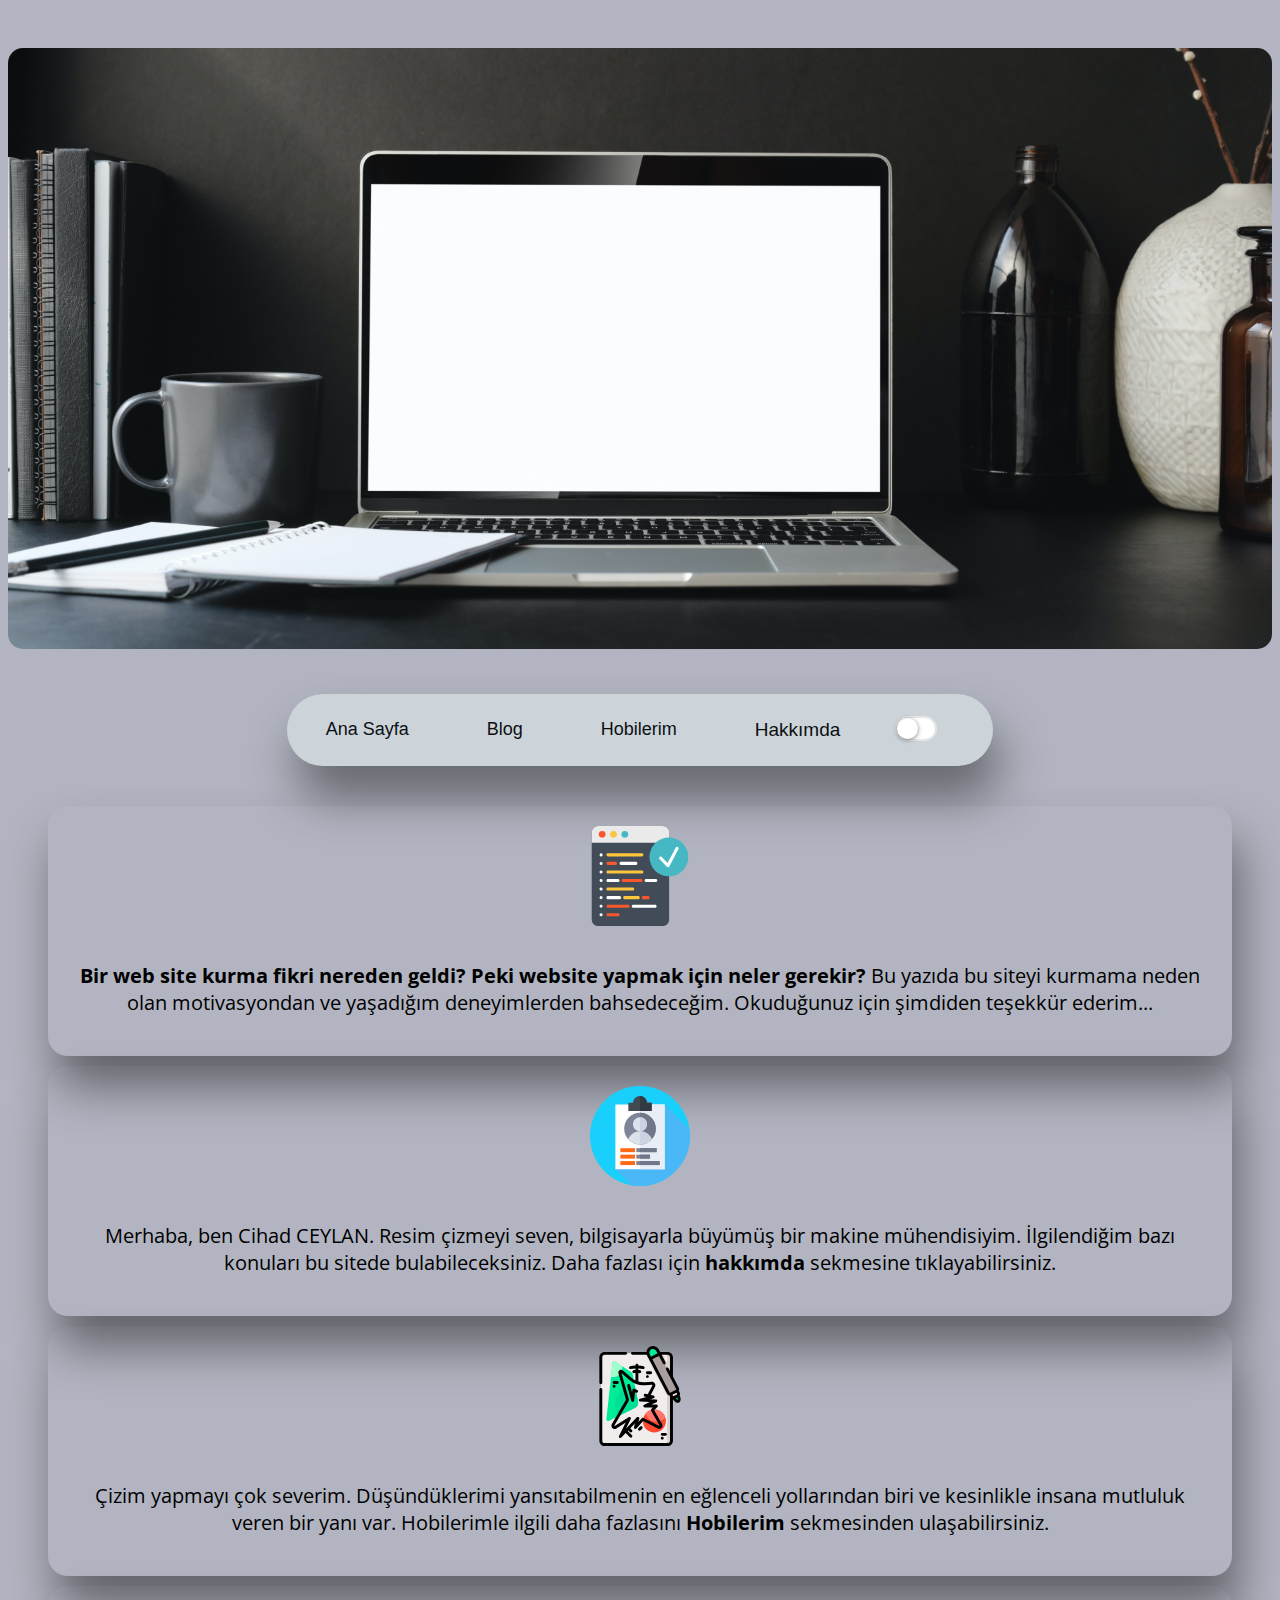
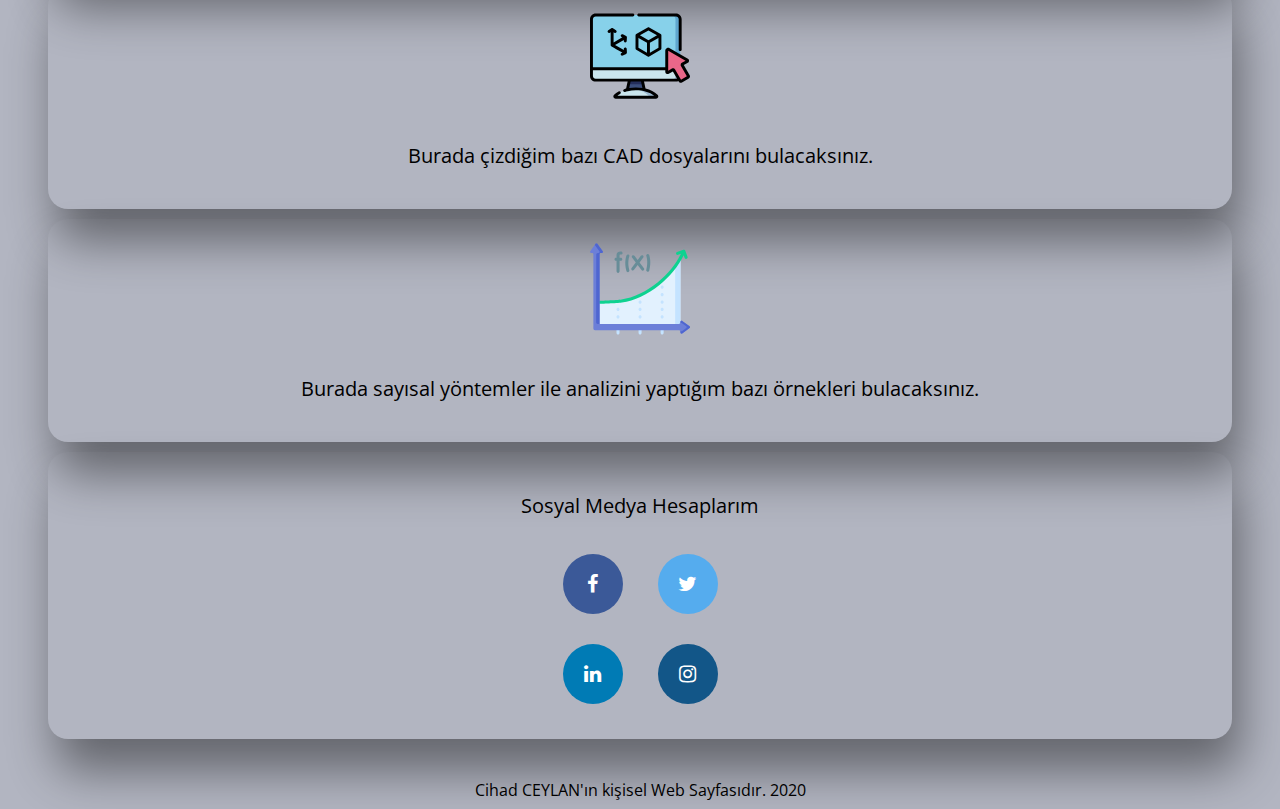
==== index.html @ 18a33109 "Update index.html" ====
<!doctype html>
<html lang="tr-TR">
<head>
    <title> 'deneme' </title>
    <link rel="stylesheet" href="style.css">
    <link rel="stylesheet" href="https://cdnjs.cloudflare.com/ajax/libs/font-awesome/4.7.0/css/font-awesome.min.css">
</head>
<body>  
    <header> 
      <div class="resepsiyon">
        <img src="ekran.jpg" style="width: 100%; border-radius: 15px;">
      </div>
    </header>

    <div class="grid-container">
        
        <div>
            <nav class="nav_links">
                <a href="index.html" class="nav-item" >Ana Sayfa</a>
                <a href="blog.html" class="nav-item" >Blog</a>
                <a href="hoby.html" class="nav-item" >Hobilerim</a>
                <a href="about.html" class="nav-item" style="font-size: 19px;">Hakkımda</a>
                <a href="#" class="nav-item-son" ><input type="checkbox" class="switch-checkbox" id="swc" />
                <label class="swc" for="swc"></label></a>
            </nav>
         </div>
        <div class="container">
            <div class="box">
              <div class="content">
                <img src=code.svg alt="">
                <p><b>Bir web site kurma fikri nereden geldi? Peki website yapmak için neler gerekir?</b> Bu yazıda bu siteyi kurmama neden olan motivasyondan ve yaşadığım deneyimlerden bahsedeceğim. Okuduğunuz için şimdiden teşekkür ederim...   </p>
              </div>
            </div>
            <div class="box">
              <div class="content">
                <img src="forum.svg" alt="">
                <p>Merhaba, ben Cihad CEYLAN. Resim çizmeyi seven, bilgisayarla büyümüş bir makine mühendisiyim. İlgilendiğim bazı konuları bu sitede bulabileceksiniz. Daha fazlası için <b>hakkımda</b> sekmesine tıklayabilirsiniz.</p>
                
              </div>
            </div>
            <div class="box">
              <div class="content">
                <img src="sketch.svg" alt="">
                <p>Çizim yapmayı çok severim. Düşündüklerimi yansıtabilmenin en eğlenceli yollarından biri ve kesinlikle insana mutluluk veren bir yanı var. Hobilerimle ilgili daha fazlasını <b>Hobilerim</b> sekmesinden ulaşabilirsiniz.</p>
              </div>
            </div>
            <div class="box">
              <div class="content">
                <img src="sofware.svg" alt="">
                <p>Burada çizdiğim bazı CAD dosyalarını bulacaksınız.</p>
              </div>
            </div>
            <div class="box">
              <div class="content">
                <img src="function.svg" alt="">
                <p>Burada sayısal yöntemler ile analizini yaptığım bazı örnekleri bulacaksınız.</p>
              </div>
            </div>
            <div class="box">
                <div class="object">
                  <p>Sosyal Medya Hesaplarım</p>
                  <a href="https://www.facebook.com/chdcylnn" class="fa fa-facebook"></a>
                  <a href="https://twitter.com/CihadCeylan" class="fa fa-twitter"></a><br>
                  <a href="https://www.linkedin.com/in/cihad-ceylan" class="fa fa-linkedin"></a>
                  <a href="https://www.instagram.com/cihadceylan/" class="fa fa-instagram"></a></br>
                </div>
            </div>
          </div>
          
    </div>
    
          
    <footer>Cihad CEYLAN'ın kişisel Web Sayfasıdır. 2020</footer>
  <script>
	  
    const swc = document.getElementById('swc');
swc.addEventListener('change', () => {
	document.body.classList.toggle('dark-mode');
});
  </script>
</body>
</html>
---- style.css ----
@import url(https://fonts.googleapis.com/css?family=Open+Sans:700,300);
body {
	font-family: 'Open Sans' , sans-serif;
	font-size: 16px;
  transition: background 0.2s linear;
  text-align: center;
  background-color: rgba(159, 162, 177, .8);
  color: black;
}
body.dark-mode {
  background-color: #383838;
  color: white;
}
.switch-checkbox {
  display: none;
  ;
}
.swc {
  width: 38px;
  height: 21px;
  display: inline-block;
  position: relative;
  border: 2px solid #e5e5e5;
  border-radius: 15px;
  background: #e5e5e5;
  cursor: pointer;
  transition: 0.2s;
  margin-right: 15px;
  
}
.swc:before {
  content: '';
  width: 38px;
  height: 21px;
  background: #fff;
  display: inline-block;
  border-radius: 15px;
  transform: scale(1);
  transition: 0.4s;
}
.swc:after {
  content: '';
  top: 0;
  left: 0;
  width: 21px;
  height: 21px;
  position: absolute;
  border-radius: 50%;
  background: #fff;
  box-shadow: 0 1px 4px 0 rgba(0, 0, 0, 0.5);
  transition: 0.3s;
}
.switch-checkbox:checked + .swc {
  background: #54d86c;
  border-color: #54d86c;
}
.switch-checkbox:checked + .swc:before {
  transform: scale(0);
  transition: 0s;
}
.switch-checkbox:checked + .swc:after {
  left: calc(100% - 21px);
}
.grid-container {
  text-align: center;
}
.nav_links {
  display: inline-flex;
  position: relative;
  text-align: center;
  overflow: hidden;
  max-width: 100%;
  background-color: rgba(215, 225, 226, 0.705);
  border-radius: 40px;
  box-shadow: 8px 32px 48px 0 rgba(0, 0, 0, 0.438);
}
.nav-item {
   color: rgb(12, 16, 19);
   padding: 25px;
   text-decoration: none;
   transition: .3s;
   margin: 0 14px;
   z-index: 5;
   font-family: 'DM Sans' , sans-serif;
   font-size: 18px;
   position: relative;
 }
 .nav-item-son {
  color: rgb(49, 71, 83);
  padding-top: 22px;
  padding-right: 25px;
  text-decoration: none;
  transition: .3s;
  margin: 0 16px;
  z-index: 1;
  font-family: 'DM Sans' , sans-serif;
  font-size: 16px;
  position: sticky;
}
.nav-item:not(.is-active):hover { color: rgba(34, 189, 73, 0.959); }
.nav-item-son:not(.is-active):hover { color: rgba(34, 189, 73, 0.959); }
.resepsiyon {
  padding-top: 40px;
  margin-left: 10%;
  margin-right: 10%;
  margin-bottom:40px ;
}

.container {
  position: relative;
  max-width: 100%;
  display: grid;
  grid-template-columns: repeat(auto-fill, minmax(300px, 1fr));
  grid-template-rows: minmax(100px, 1fr);
  margin-top: 0px;
  margin-left: 15%;
  margin-right: 15%;
  padding: 40px;
  grid-auto-flow: dense;
  grid-gap: 10px;
}
.container .box {
  padding: 20px;
  display: grid;
  font-size: 20px;
  place-items: center;
  text-align: center;
  border-radius: 20px;
  transition: 0.5s;
  box-shadow: 8px 32px 48px 0 rgba(0, 0, 0, 0.438);
}

.container .box:hover {
  box-shadow: 0 16px 24px 0 rgba(0,0,0,0.2);
}

.container .box img {
  position: relative;
  max-width: 100px;
  margin-bottom: 10px;
}

.container .box:nth-child(1) {
  grid-column: span 2;
  grid-row: span 2;
}

.container .box:nth-child(2) {
  grid-column: span 2;
  grid-row: span 1;
}
.container .box:nth-child(3) {
  grid-column: span 2;
  grid-row: span 1;
}



.fa {
  padding: 20px;
  font-size: 30px;
  width: 20px;
  text-align: center;
  text-decoration: none;
  margin: 15px 15px;
  border-radius: 50%;
}

.fa:hover {
    opacity: 0.7;
}

.fa-facebook {
  background: #3B5998;
  color: white;
}

.fa-twitter {
  background: #55ACEE;
  color: white;
}


.fa-linkedin {
  background: #007bb5;
  color: white;
}

.fa-instagram {
  background: #125688;
  color: white;
}



@media (max-width: 1280px) {

  .container {
    grid-template-columns: repeat(auto-fill, minmax(50%, 1fr));
    grid-template-rows: minmax(auto, auto);
    margin:0 auto;

  }
  .container .box {
    grid-column: unset !important;
    grid-row: unset !important;
  }
  .resepsiyon {
    padding-top: 40px;
    margin-left: 0%;
    margin-right: 0%;
    margin-bottom:40px ;
  }
}
@media (max-width: 740px) {
  .nav-item {
    padding: 18px;
    margin: 0 2px;
    font-size: 15px;
  }
  .nav-item-son {
    margin: 0 1px;
    padding-top: 15px;
  }
}
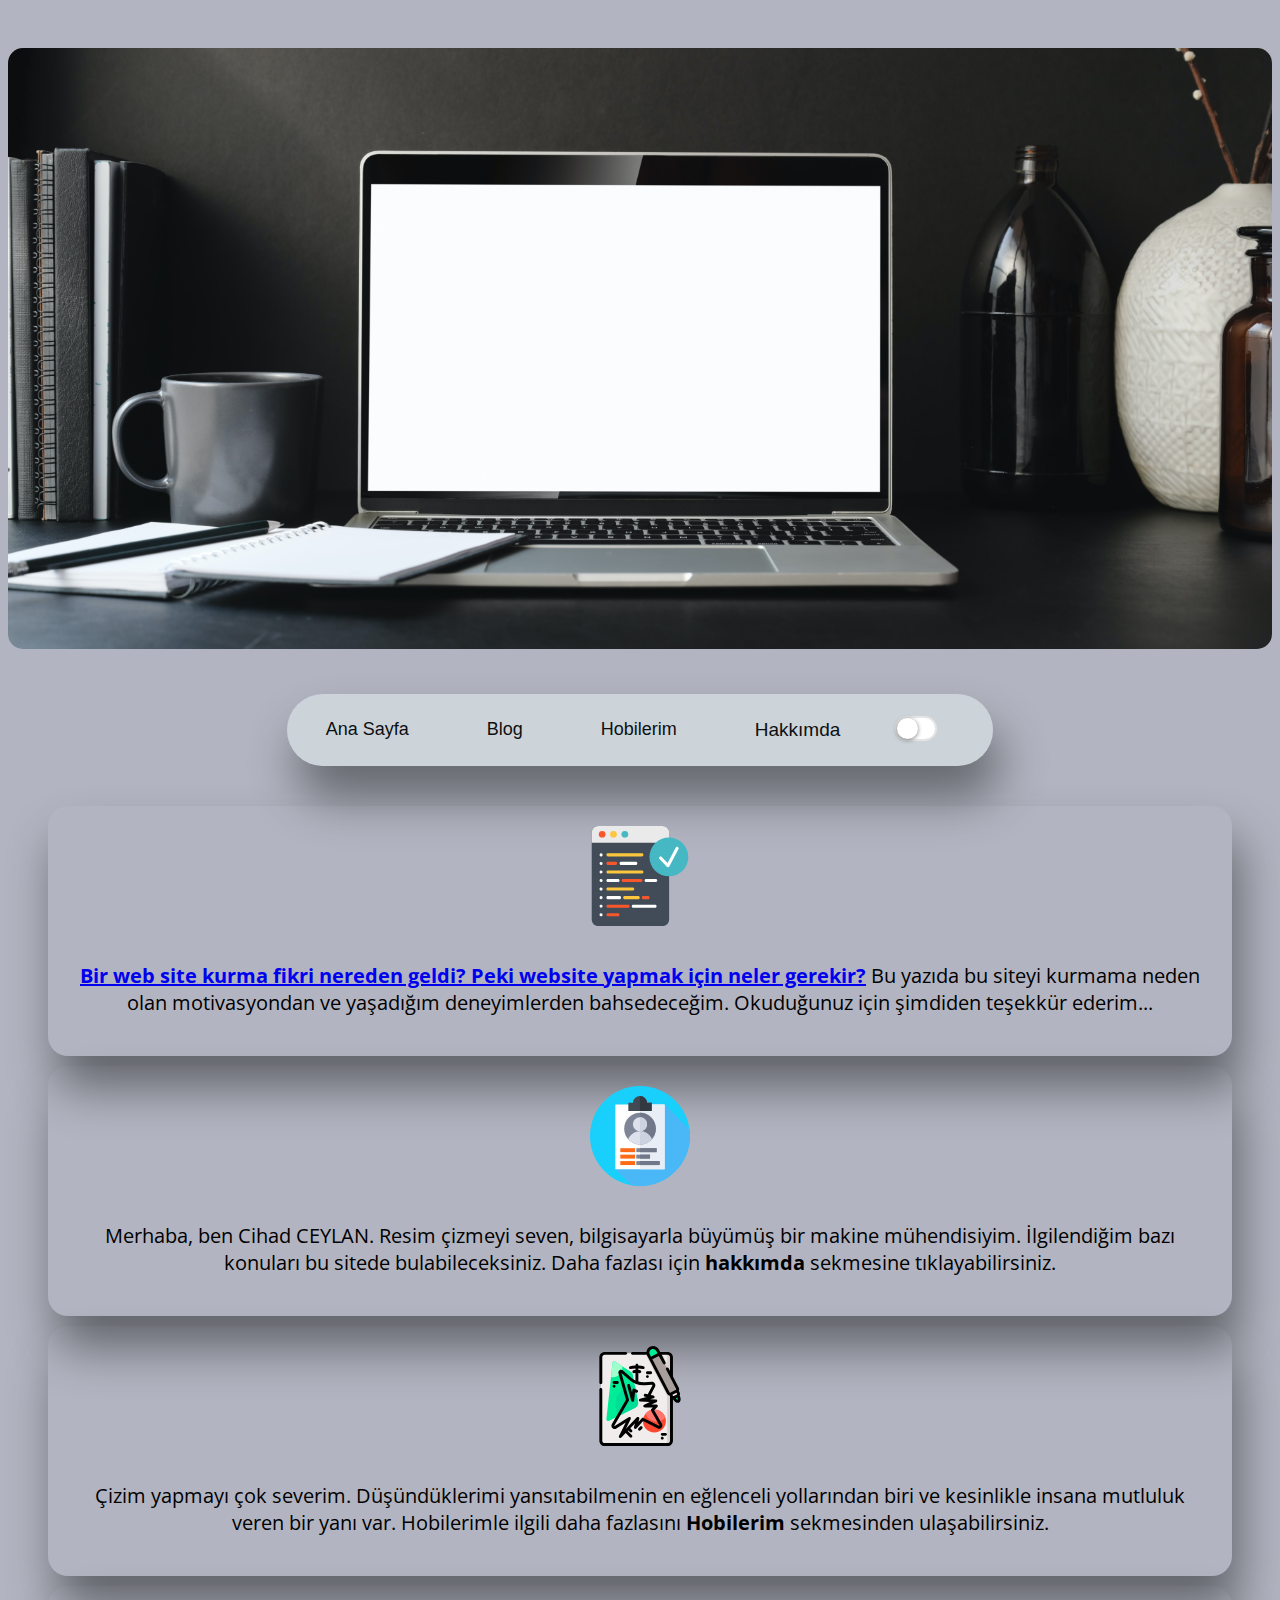
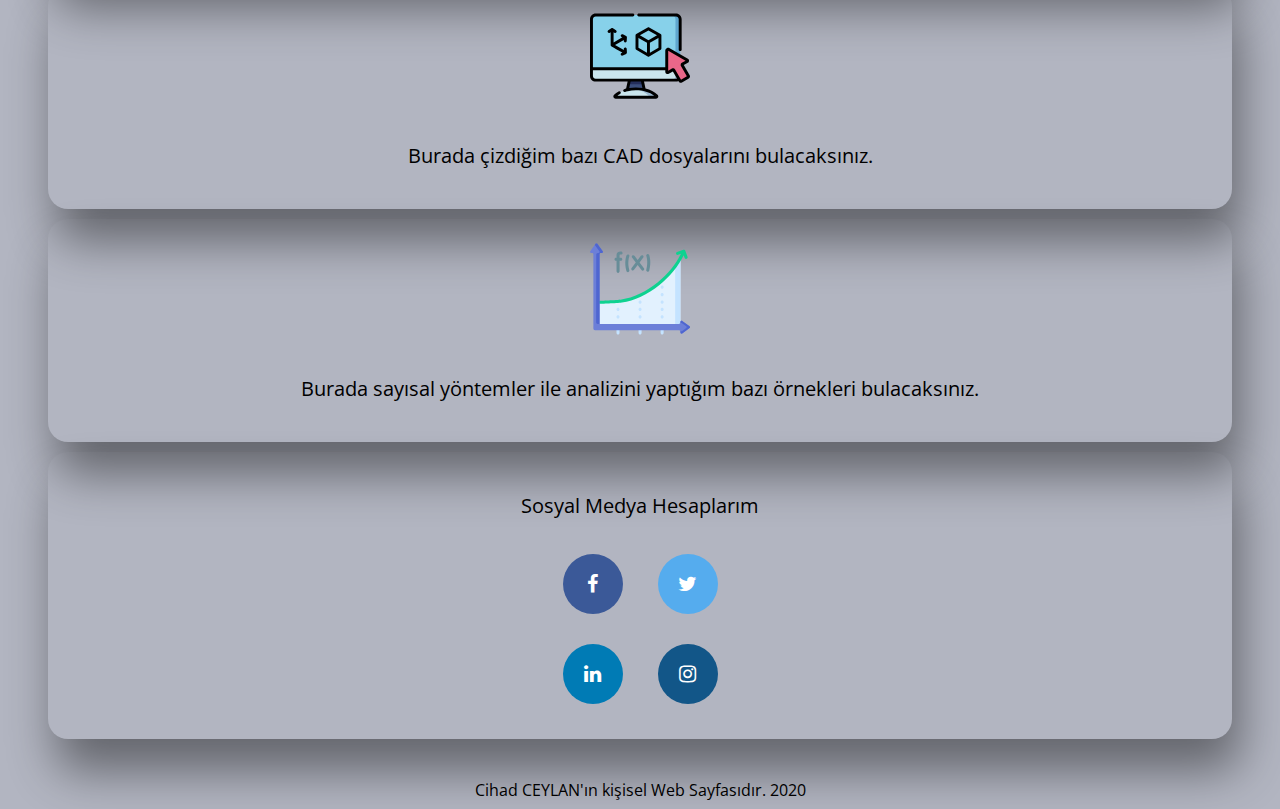
==== commit 7689ab84: "Update index.html" ====
--- a/index.html
+++ b/index.html
@@ -28,7 +28,7 @@
             <div class="box">
               <div class="content">
                 <img src=code.svg alt="">
-                <p><b>Bir web site kurma fikri nereden geldi? Peki website yapmak için neler gerekir?</b> Bu yazıda bu siteyi kurmama neden olan motivasyondan ve yaşadığım deneyimlerden bahsedeceğim. Okuduğunuz için şimdiden teşekkür ederim...   </p>
+                <p> <a href="sitehakkında.html"><b>Bir web site kurma fikri nereden geldi? Peki website yapmak için neler gerekir?</b></a> Bu yazıda bu siteyi kurmama neden olan motivasyondan ve yaşadığım deneyimlerden bahsedeceğim. Okuduğunuz için şimdiden teşekkür ederim...   </p>
               </div>
             </div>
             <div class="box">
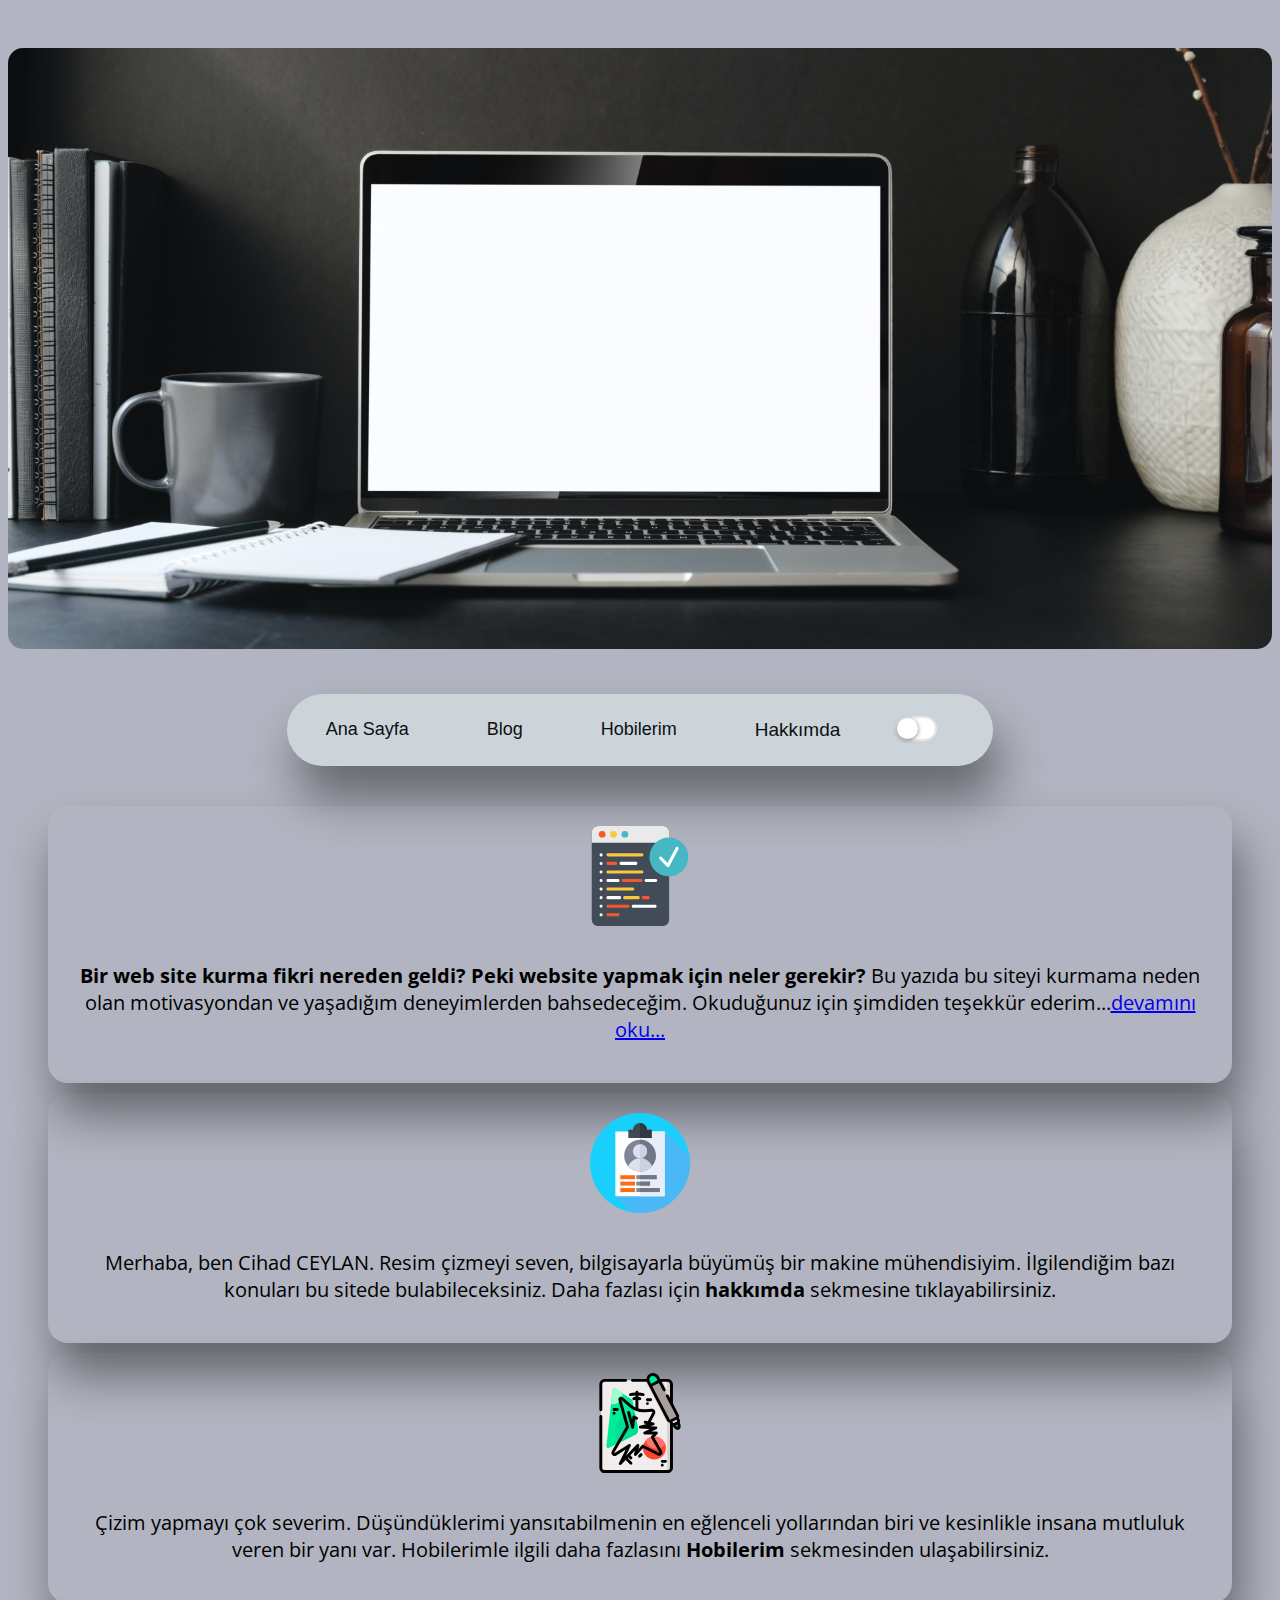
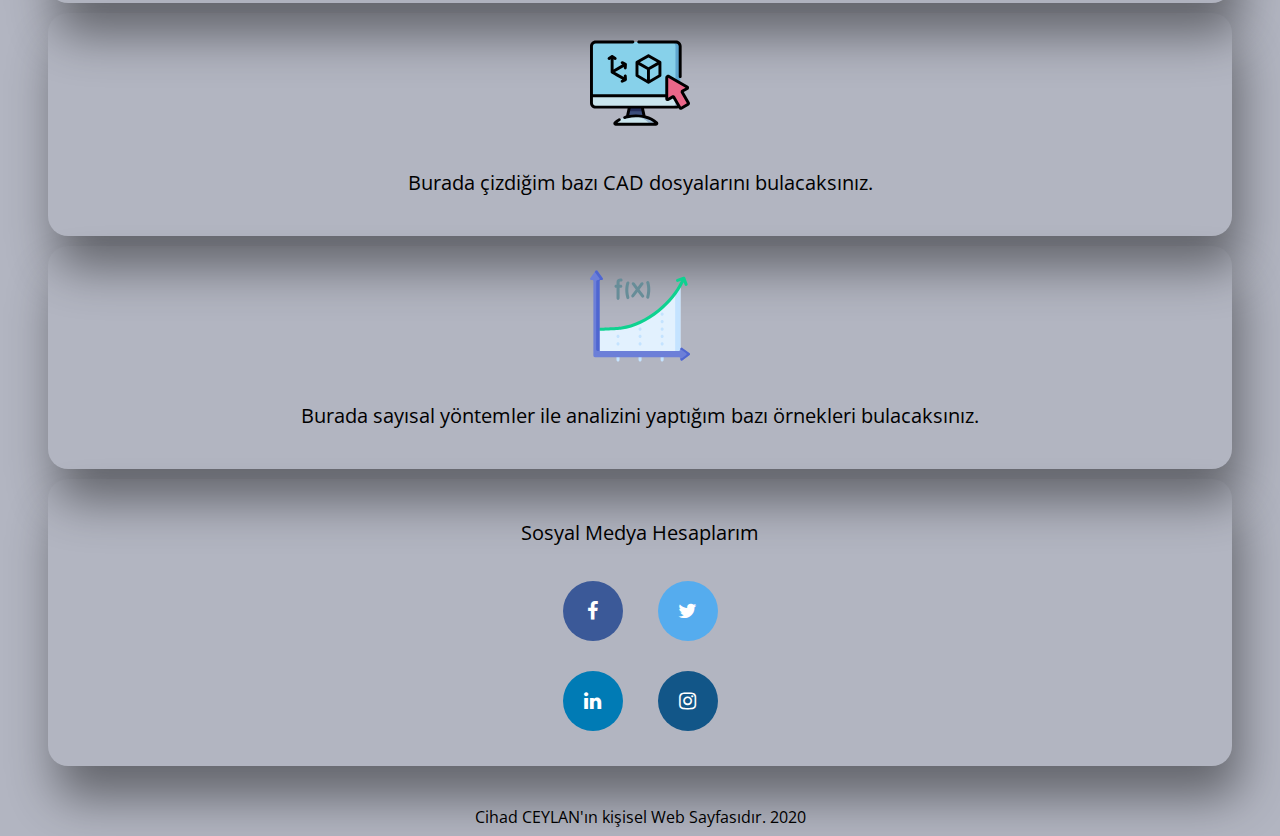
==== commit 250e0821: "Update index.html" ====
--- a/index.html
+++ b/index.html
@@ -28,7 +28,7 @@
             <div class="box">
               <div class="content">
                 <img src=code.svg alt="">
-                <p> <a href="sitehakkında.html"><b>Bir web site kurma fikri nereden geldi? Peki website yapmak için neler gerekir?</b></a> Bu yazıda bu siteyi kurmama neden olan motivasyondan ve yaşadığım deneyimlerden bahsedeceğim. Okuduğunuz için şimdiden teşekkür ederim...   </p>
+                <p><b>Bir web site kurma fikri nereden geldi? Peki website yapmak için neler gerekir?</b> Bu yazıda bu siteyi kurmama neden olan motivasyondan ve yaşadığım deneyimlerden bahsedeceğim. Okuduğunuz için şimdiden teşekkür ederim...<a href="sitehakkında.html">devamını oku...</a>   </p>
               </div>
             </div>
             <div class="box">
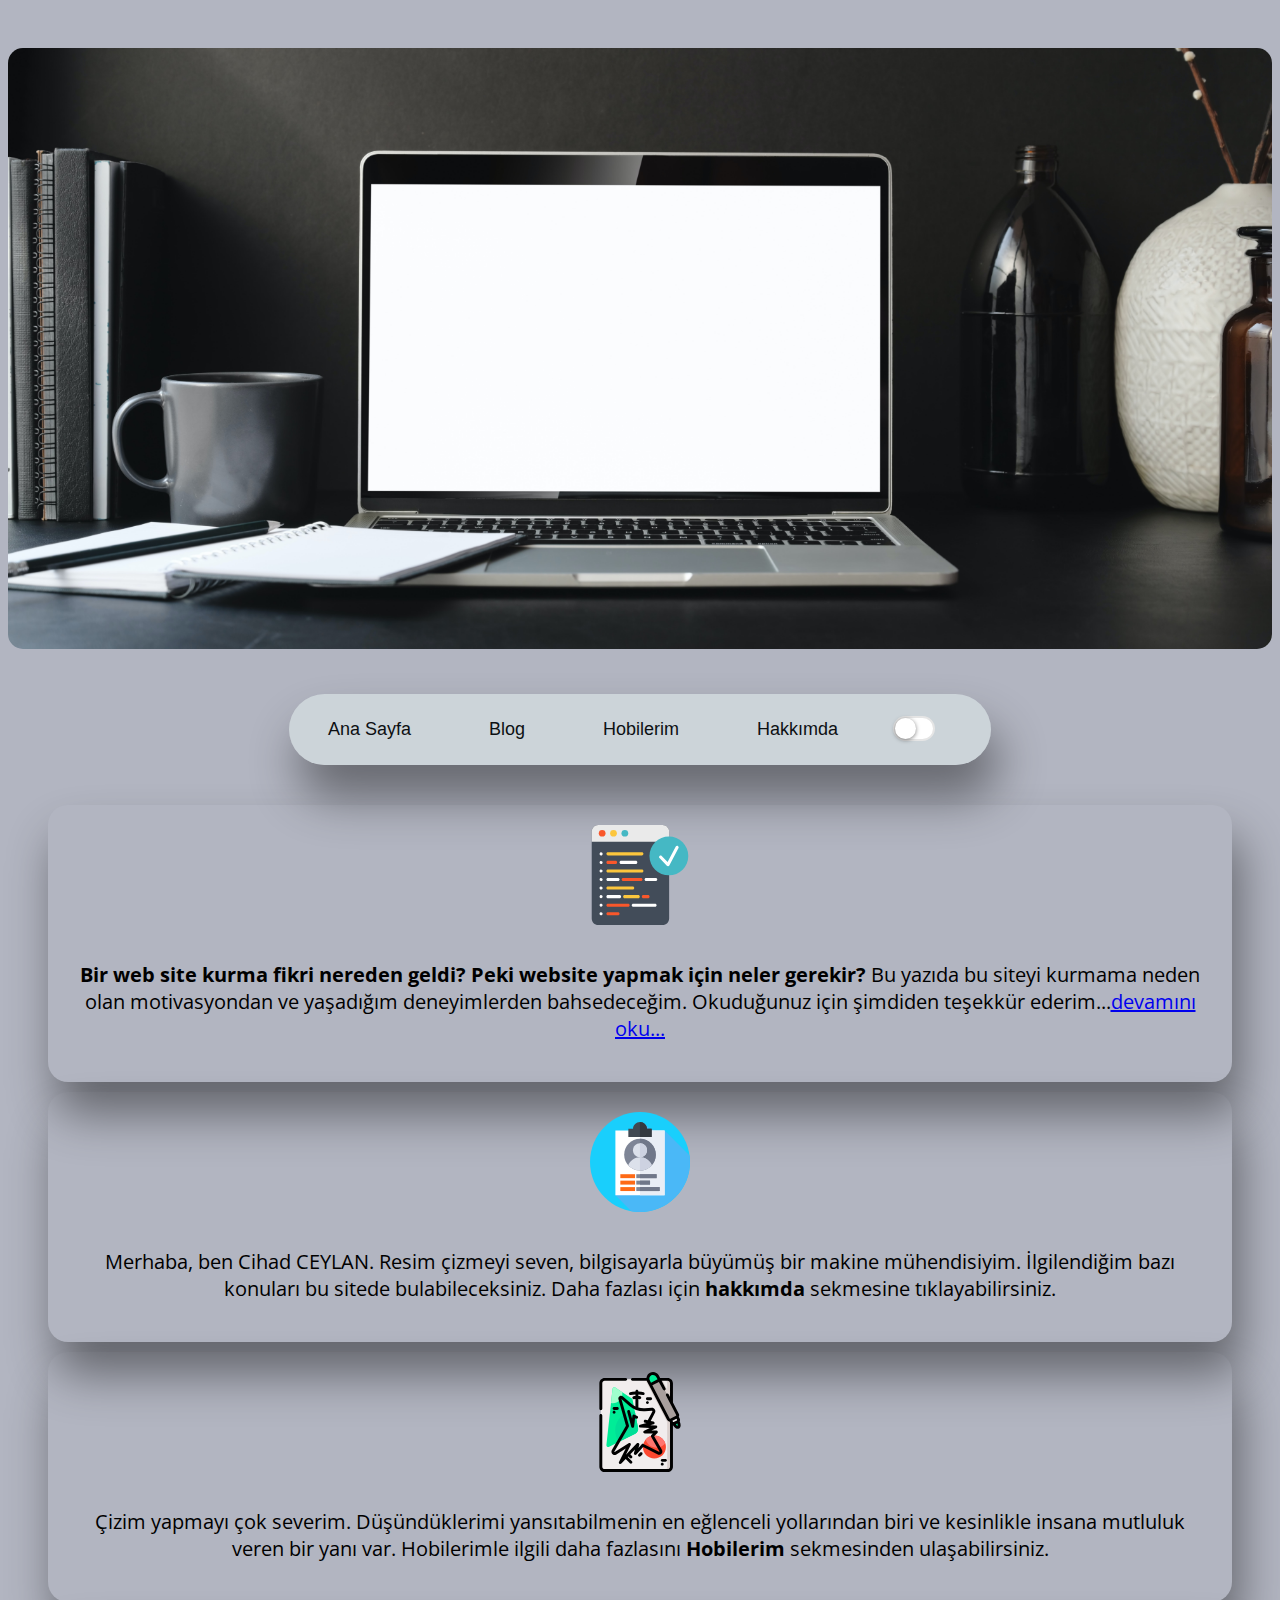
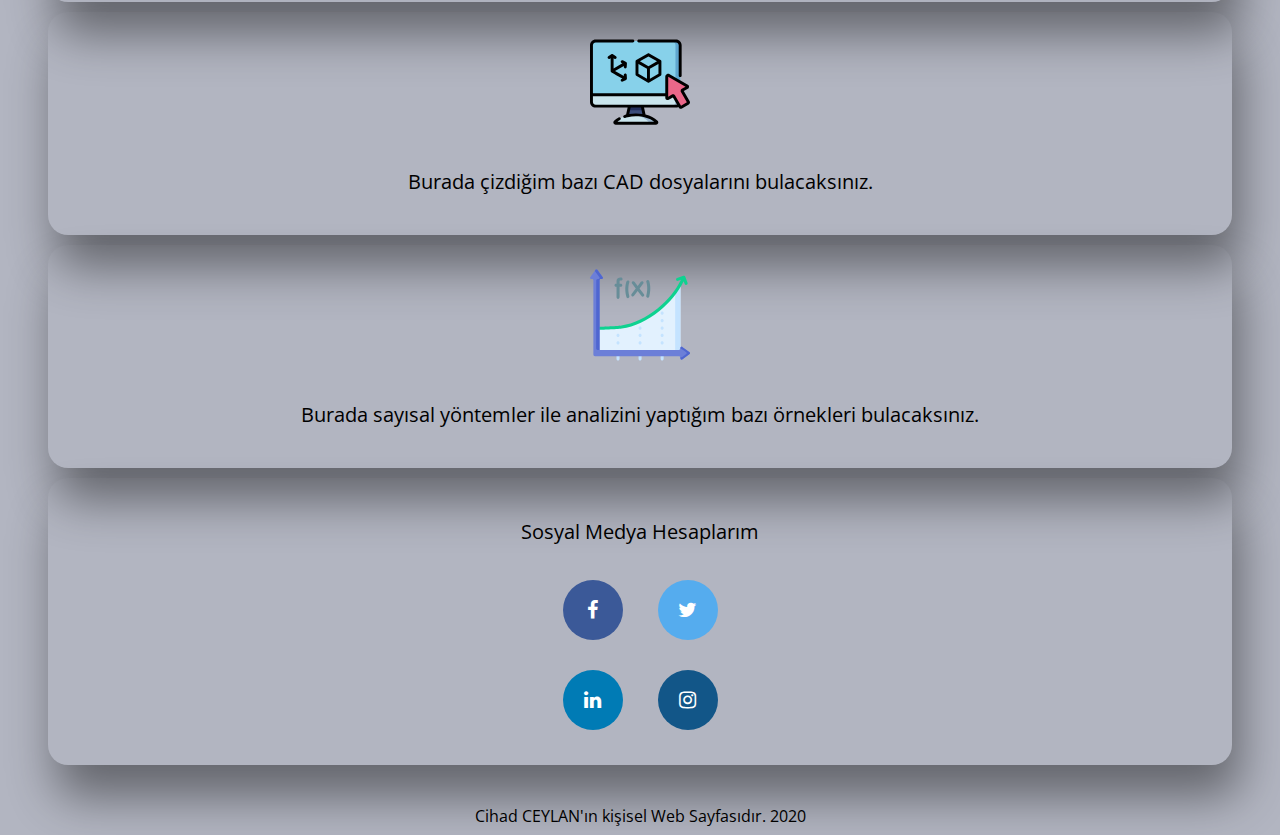
==== commit 4c359a2e: "Update index.html" ====
--- a/index.html
+++ b/index.html
@@ -19,7 +19,7 @@
                 <a href="index.html" class="nav-item" >Ana Sayfa</a>
                 <a href="blog.html" class="nav-item" >Blog</a>
                 <a href="hoby.html" class="nav-item" >Hobilerim</a>
-                <a href="about.html" class="nav-item" style="font-size: 19px;">Hakkımda</a>
+                <a href="about.html" class="nav-item" >Hakkımda</a>
                 <a href="#" class="nav-item-son" ><input type="checkbox" class="switch-checkbox" id="swc" />
                 <label class="swc" for="swc"></label></a>
             </nav>
--- a/style.css
+++ b/style.css
@@ -128,6 +128,7 @@
   border-radius: 20px;
   transition: 0.5s;
   box-shadow: 8px 32px 48px 0 rgba(0, 0, 0, 0.438);
+  
 }
 
 .container .box:hover {
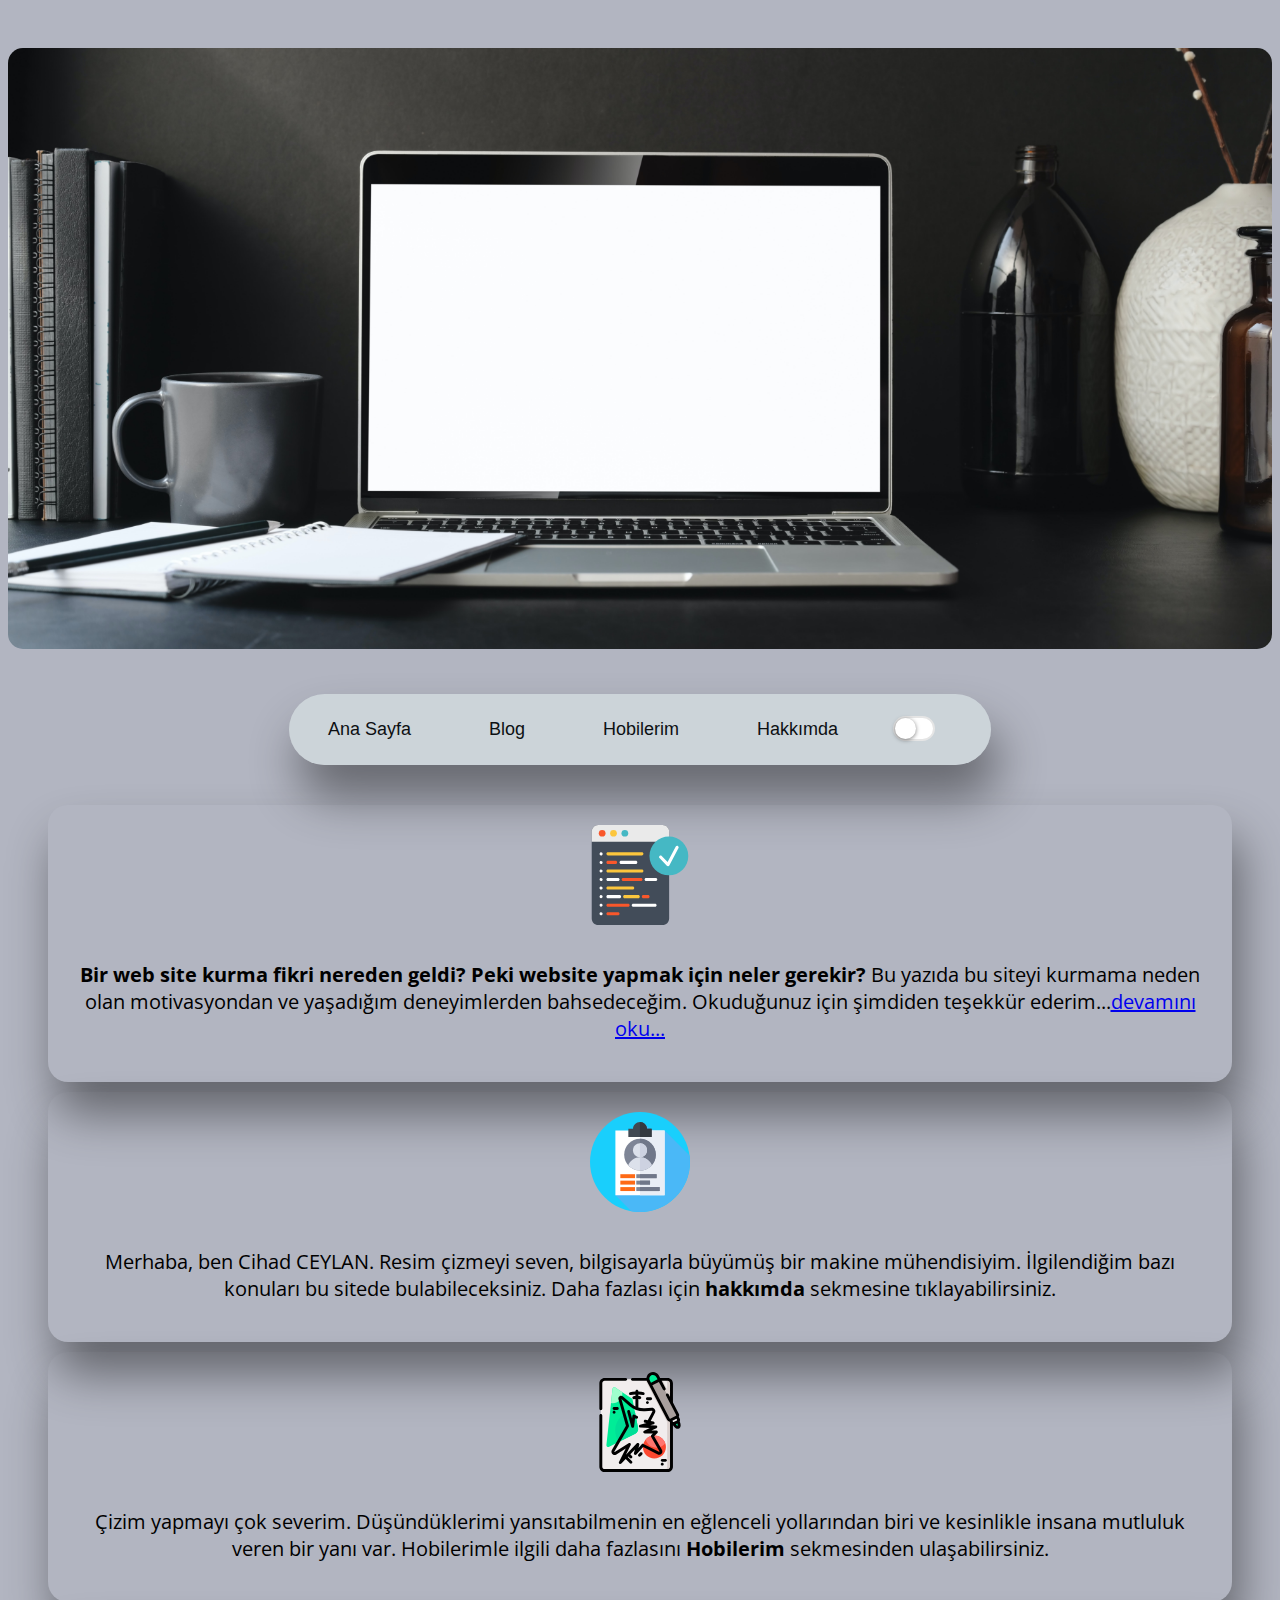
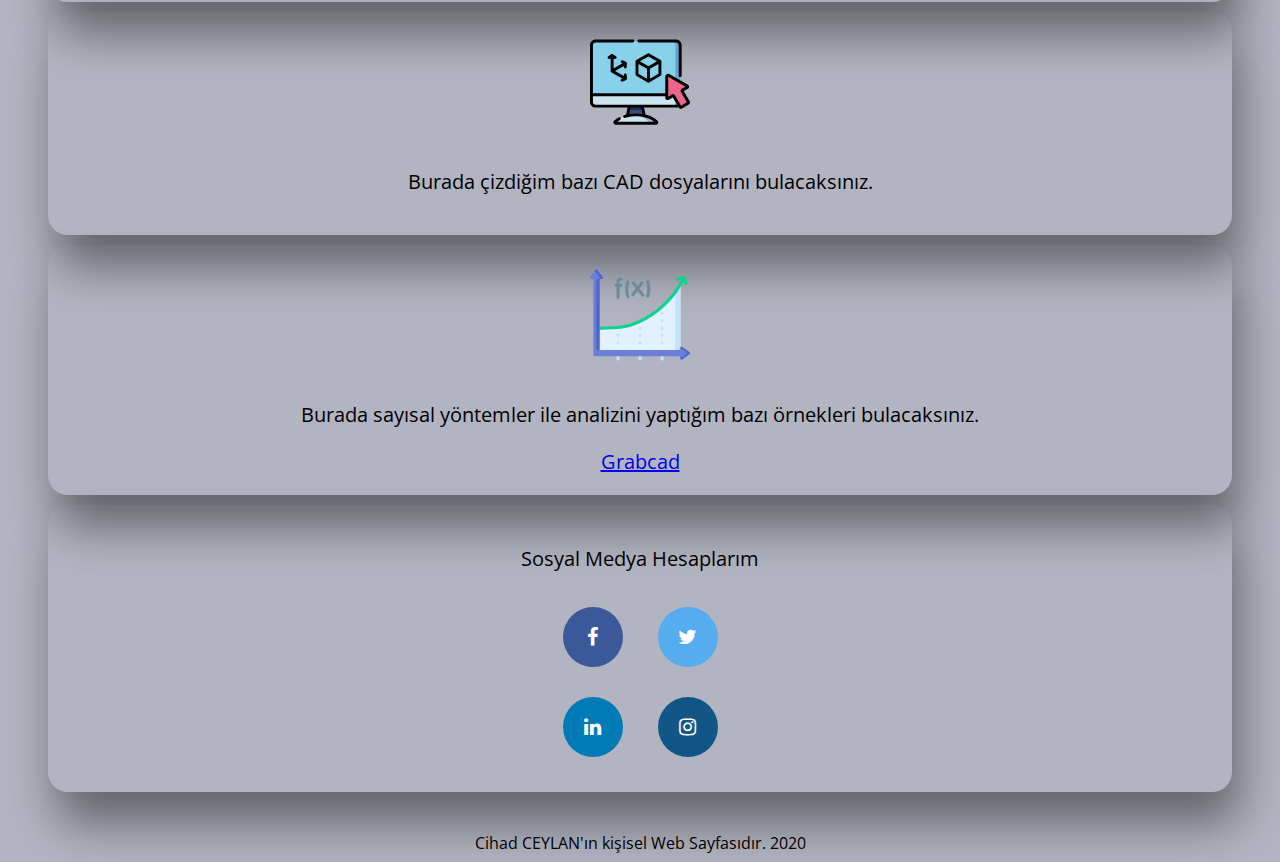
==== commit 806d1e9e: "Update index.html" ====
--- a/index.html
+++ b/index.html
@@ -1,7 +1,7 @@
 <!doctype html>
 <html lang="tr-TR">
 <head>
-    <title> 'deneme' </title>
+    <title> Cihad CEYLAN </title>
     <link rel="stylesheet" href="style.css">
     <link rel="stylesheet" href="https://cdnjs.cloudflare.com/ajax/libs/font-awesome/4.7.0/css/font-awesome.min.css">
 </head>
@@ -54,6 +54,7 @@
               <div class="content">
                 <img src="function.svg" alt="">
                 <p>Burada sayısal yöntemler ile analizini yaptığım bazı örnekleri bulacaksınız.</p>
+		      <a href="https://grabcad.com/cihad.ceylan-1/models">Grabcad</a>
               </div>
             </div>
             <div class="box">
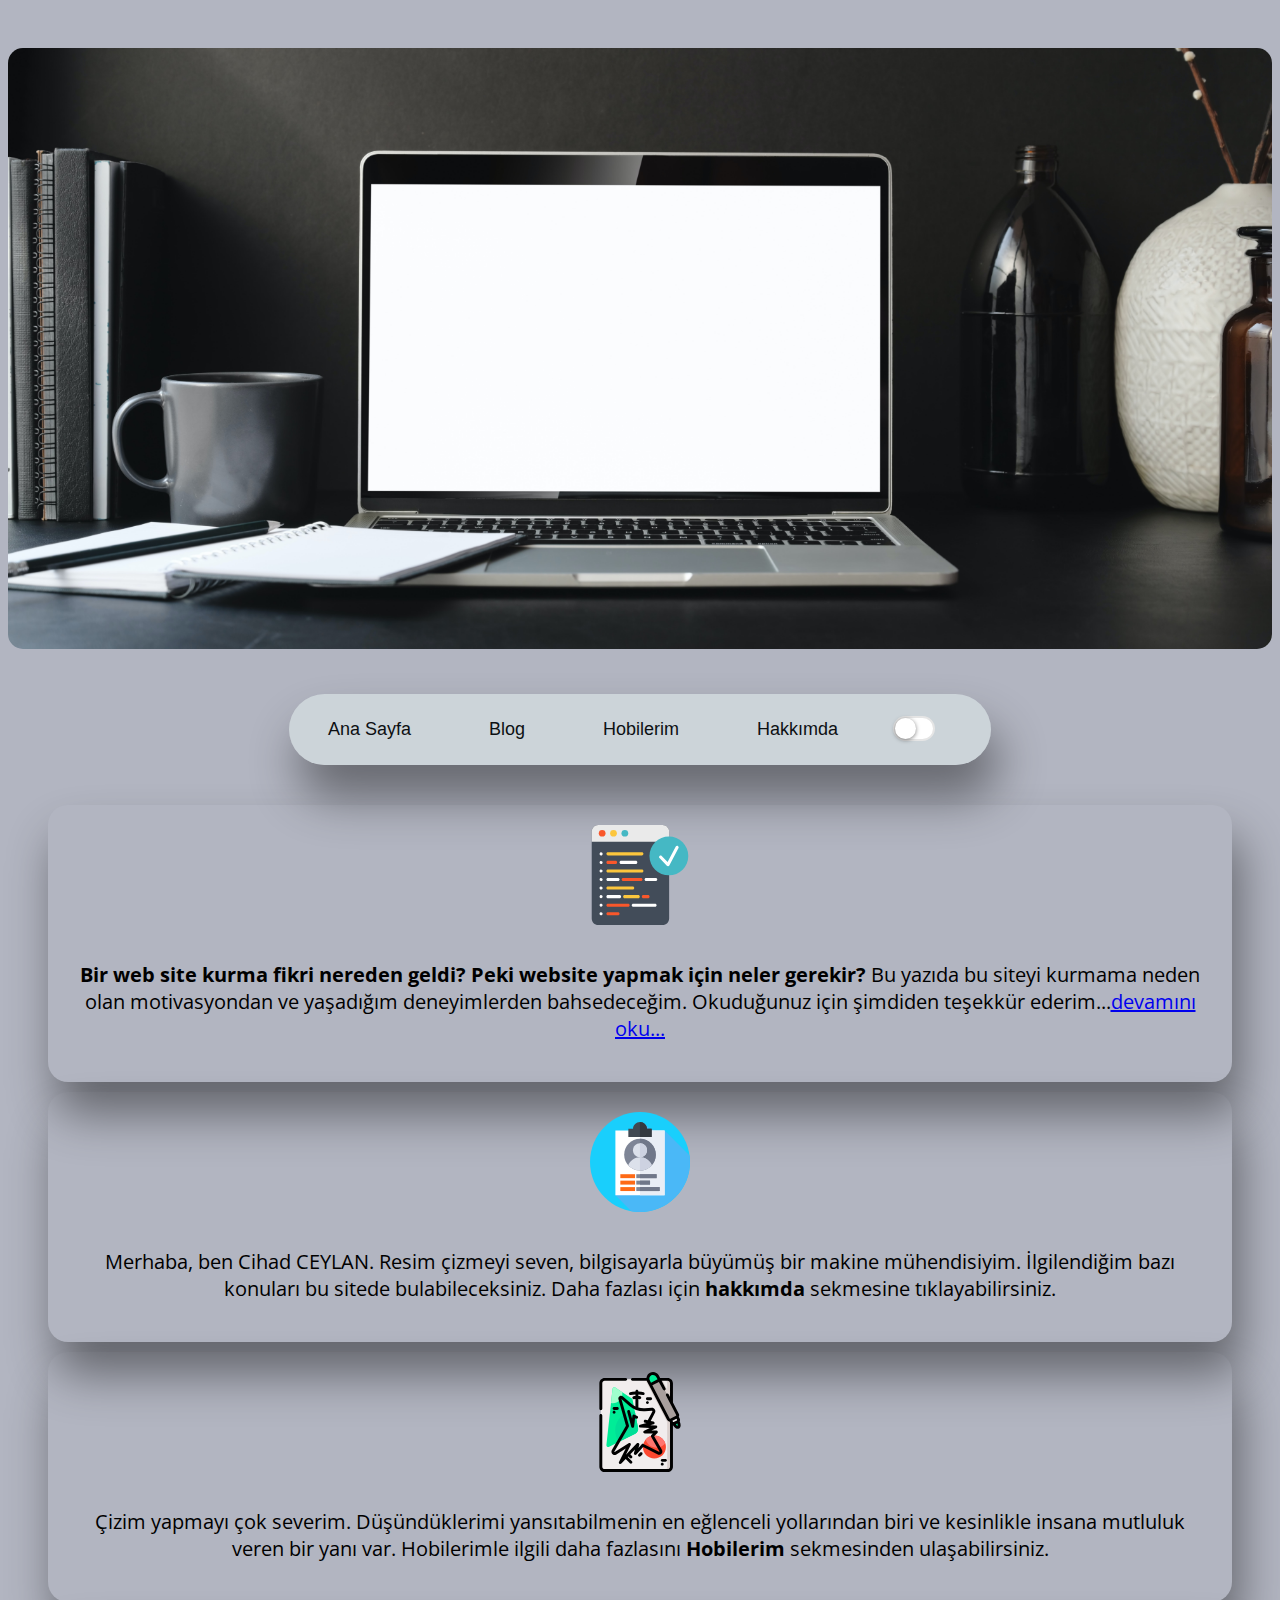
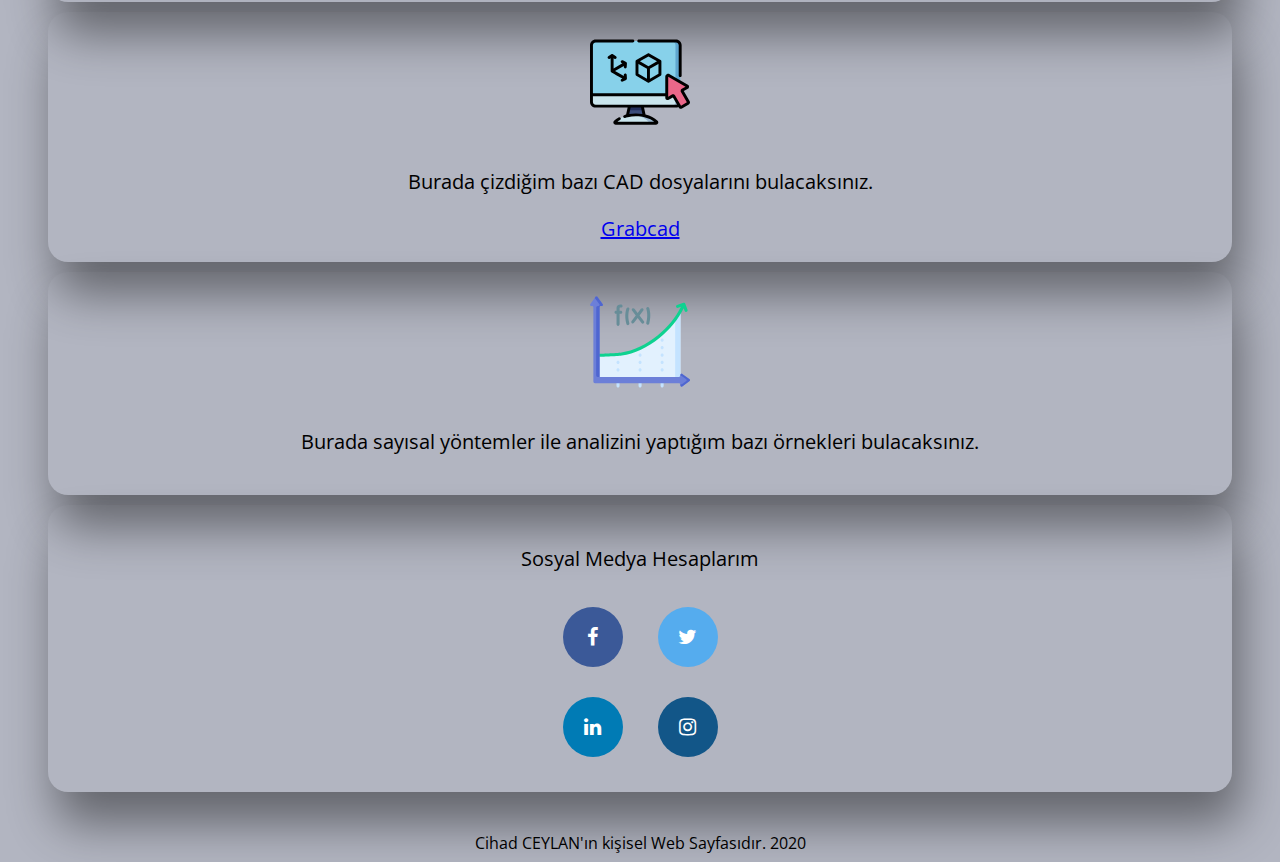
==== commit 73dc76b6: "Update index.html" ====
--- a/index.html
+++ b/index.html
@@ -48,14 +48,14 @@
               <div class="content">
                 <img src="sofware.svg" alt="">
                 <p>Burada çizdiğim bazı CAD dosyalarını bulacaksınız.</p>
+		           <a href="https://grabcad.com/cihad.ceylan-1/models">Grabcad</a>
               </div>
             </div>
             <div class="box">
               <div class="content">
                 <img src="function.svg" alt="">
                 <p>Burada sayısal yöntemler ile analizini yaptığım bazı örnekleri bulacaksınız.</p>
-		      <a href="https://grabcad.com/cihad.ceylan-1/models">Grabcad</a>
-              </div>
+	      </div>
             </div>
             <div class="box">
                 <div class="object">
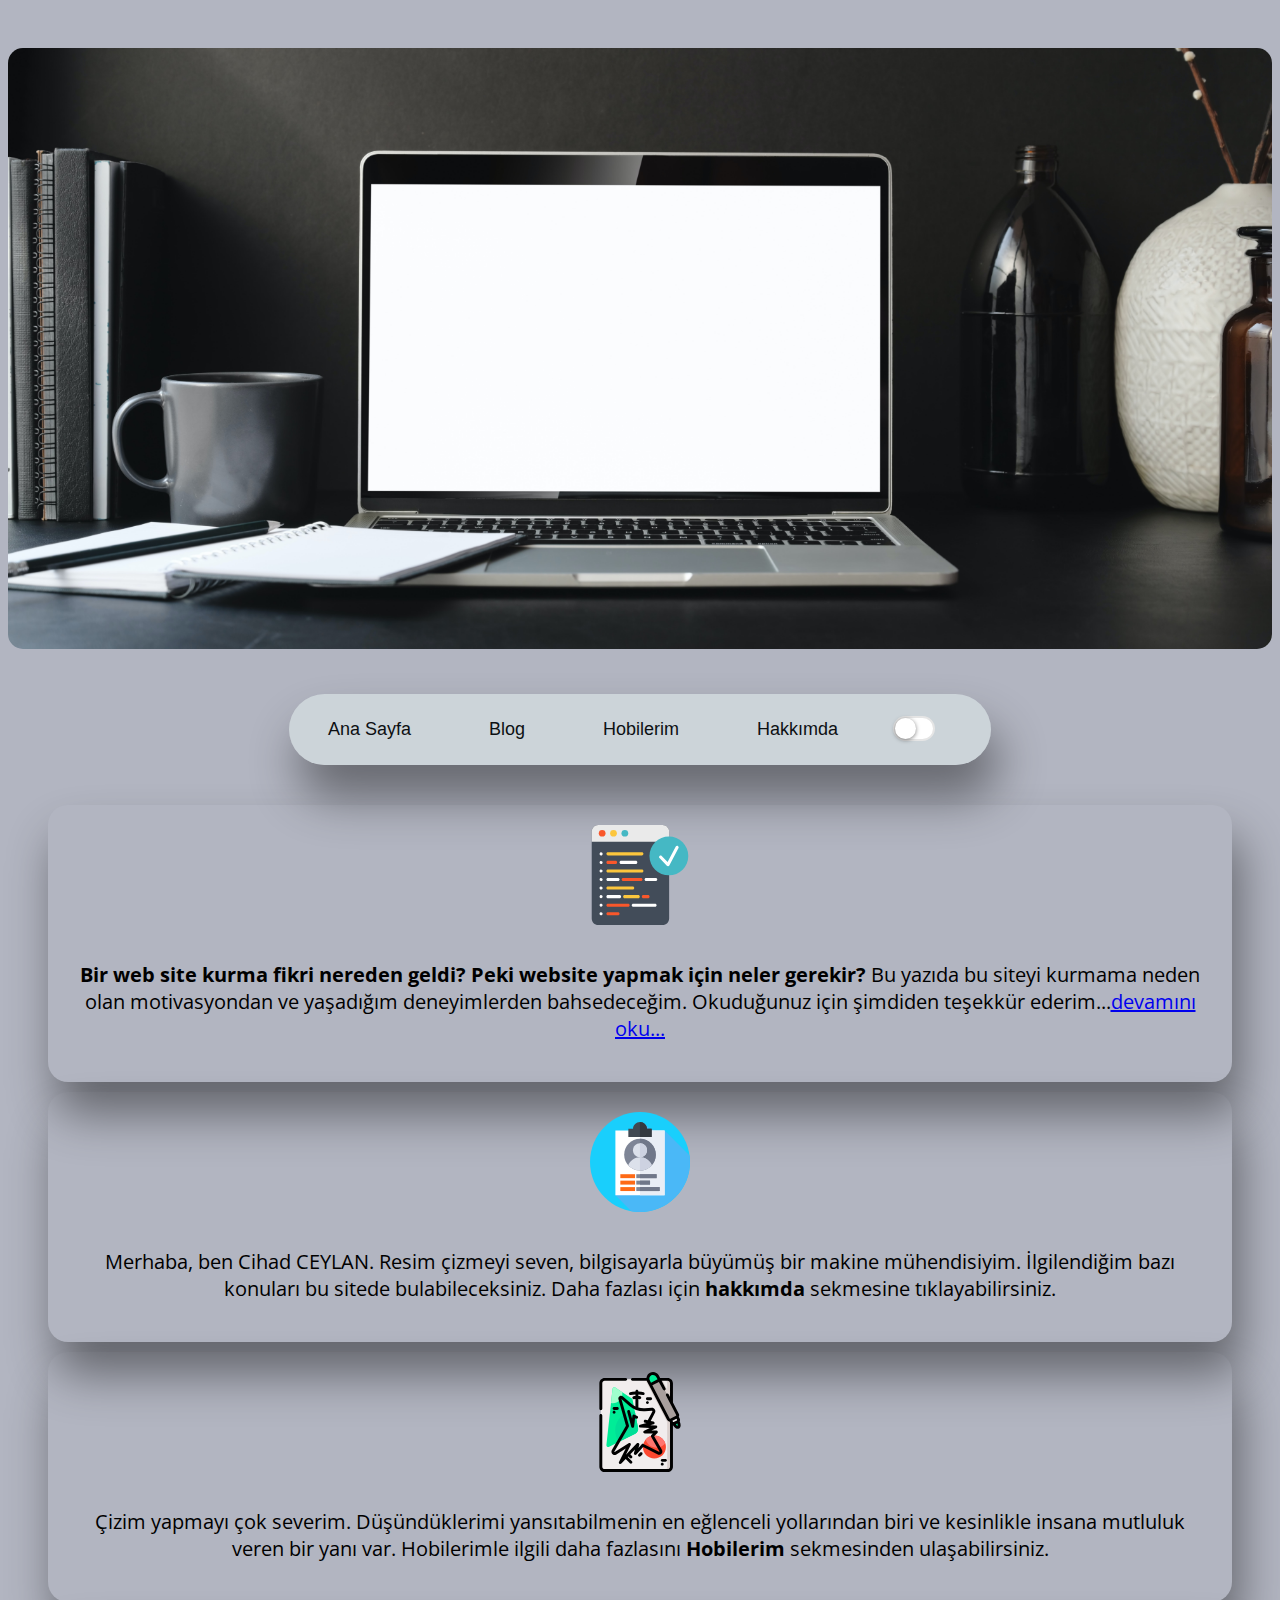
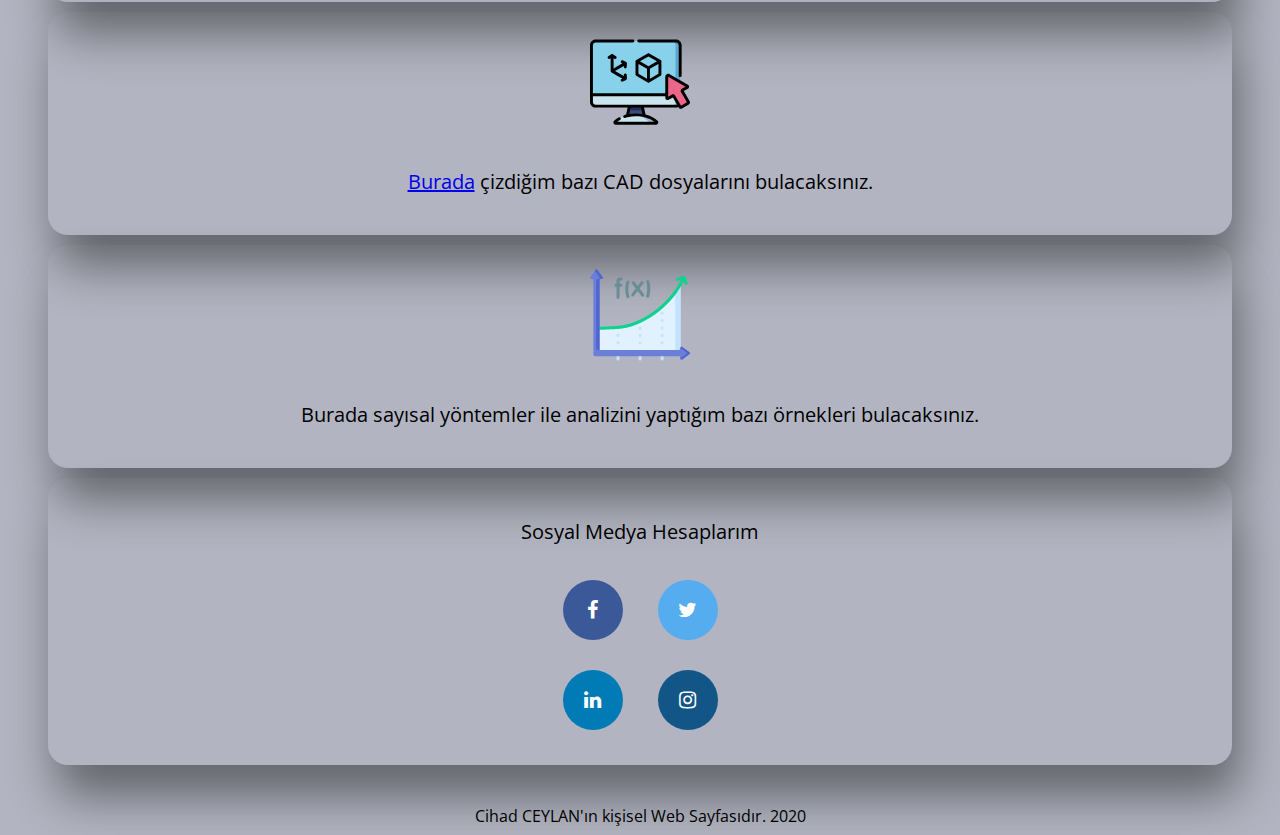
==== commit dd2f3b30: "Update index.html" ====
--- a/index.html
+++ b/index.html
@@ -47,8 +47,8 @@
             <div class="box">
               <div class="content">
                 <img src="sofware.svg" alt="">
-                <p>Burada çizdiğim bazı CAD dosyalarını bulacaksınız.</p>
-		           <a href="https://grabcad.com/cihad.ceylan-1/models">Grabcad</a>
+                <p><a href="https://grabcad.com/cihad.ceylan-1/models">Burada</a> çizdiğim bazı CAD dosyalarını bulacaksınız.</p>
+		           
               </div>
             </div>
             <div class="box">
